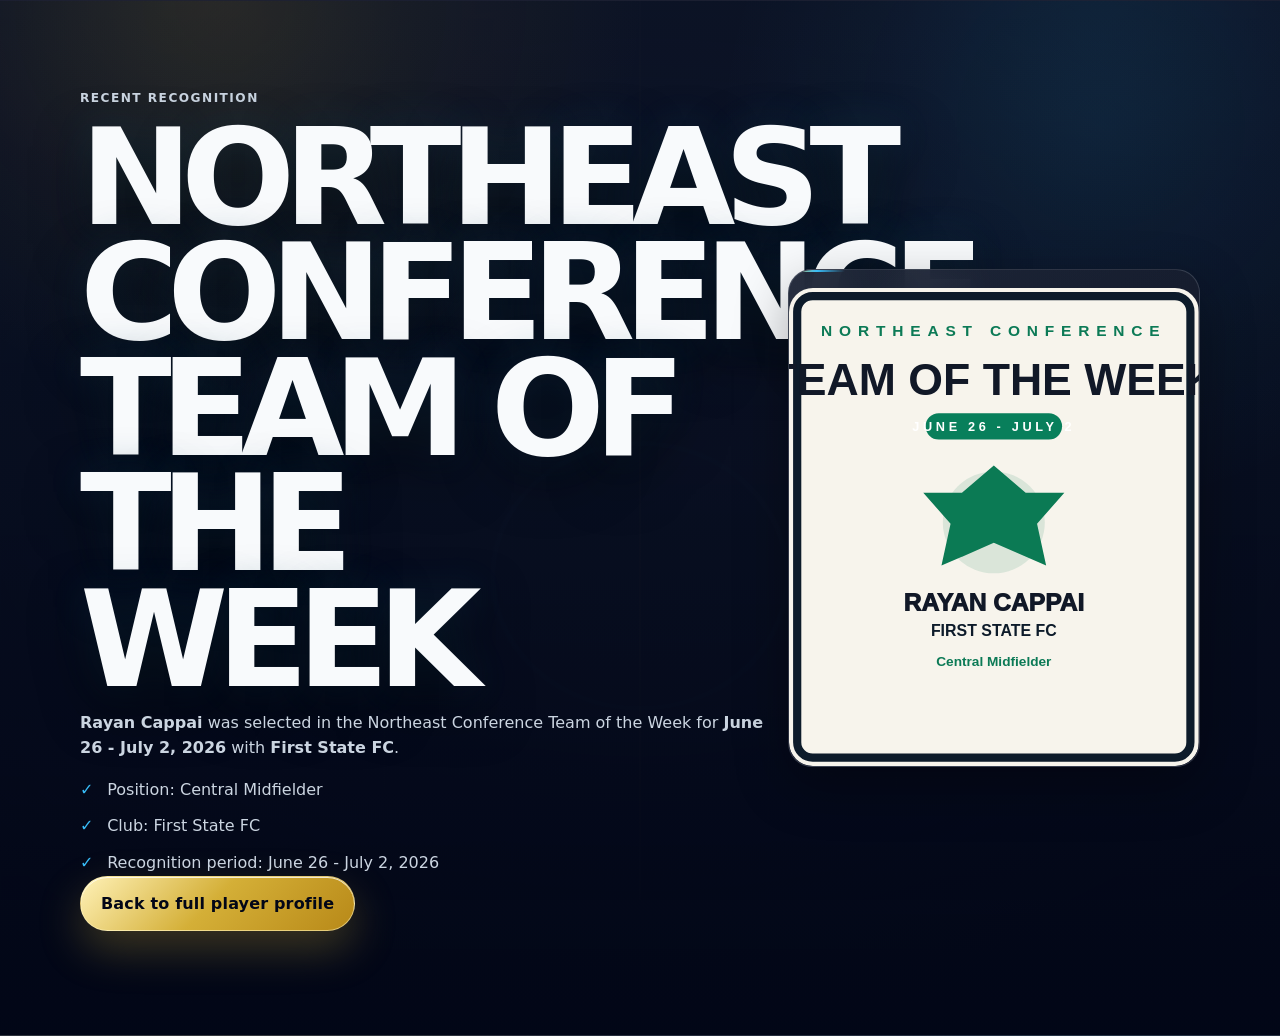
==== recognition-team-of-the-week.html @ 484c6da3 "Add Northeast Team of the Week recognition page" ====
<!DOCTYPE html>
<html lang="en">
<head>
  <meta charset="UTF-8" />
  <meta name="viewport" content="width=device-width, initial-scale=1.0" />
  <title>Rayan Cappai | Northeast Conference Team of the Week</title>
  <link rel="stylesheet" href="style.css?v=20260610-premium" />
</head>
<body>
  <main id="main">
    <section class="section section-alt">
      <div class="container two-column">
        <div>
          <p class="eyebrow">Recent Recognition</p>
          <h1>Northeast Conference Team of the Week</h1>
          <p><strong>Rayan Cappai</strong> was selected in the Northeast Conference Team of the Week for <strong>June 26 - July 2, 2026</strong> with <strong>First State FC</strong>.</p>
          <ul class="check-list profile-lines">
            <li>Position: Central Midfielder</li>
            <li>Club: First State FC</li>
            <li>Recognition period: June 26 - July 2, 2026</li>
          </ul>
          <p><a class="btn btn-primary" href="./">Back to full player profile</a></p>
        </div>
        <article class="profile-card" style="overflow:hidden; padding:0;">
          <svg viewBox="0 0 900 1050" role="img" aria-label="Rayan Cappai selected in Northeast Conference Team of the Week" style="display:block; width:100%; height:auto; border-radius:24px;">
            <rect width="900" height="1050" rx="42" fill="#f7f4ec" />
            <rect x="18" y="18" width="864" height="1014" rx="34" fill="none" stroke="#0d1b2a" stroke-width="18" />
            <text x="450" y="105" text-anchor="middle" font-family="Arial, sans-serif" font-size="34" font-weight="800" letter-spacing="15" fill="#0c7a56">NORTHEAST CONFERENCE</text>
            <text x="450" y="235" text-anchor="middle" font-family="Impact, Arial Black, sans-serif" font-size="98" font-weight="900" fill="#111827">TEAM OF THE WEEK</text>
            <rect x="300" y="275" width="300" height="58" rx="29" fill="#087f5b" />
            <text x="450" y="314" text-anchor="middle" font-family="Arial, sans-serif" font-size="28" font-weight="900" letter-spacing="8" fill="#ffffff">JUNE 26 - JULY 2</text>
            <circle cx="450" cy="515" r="112" fill="#0b7a54" opacity="0.12" />
            <path d="M450 390 L520 450 L605 450 L545 518 L565 610 L450 560 L335 610 L355 518 L295 450 L380 450 Z" fill="#0b7a54" />
            <text x="450" y="710" text-anchor="middle" font-family="Arial, sans-serif" font-size="54" font-weight="950" fill="#111827">RAYAN CAPPAI</text>
            <text x="450" y="765" text-anchor="middle" font-family="Arial, sans-serif" font-size="35" font-weight="900" fill="#0d1b2a">FIRST STATE FC</text>
            <text x="450" y="830" text-anchor="middle" font-family="Arial, sans-serif" font-size="30" font-weight="800" fill="#0c7a56">Central Midfielder</text>
          </svg>
        </article>
      </div>
    </section>
  </main>
</body>
</html>
---- style.css ----
:root {
  --bg: #03070d;
  --bg-soft: #071522;
  --panel: rgba(8, 15, 27, 0.82);
  --panel-strong: rgba(10, 22, 37, 0.94);
  --text: #f8fbff;
  --muted: #c2cfdd;
  --muted-strong: #e0e8f1;
  --line: rgba(220, 232, 255, 0.15);
  --line-strong: rgba(118, 205, 255, 0.38);
  --accent: #39c8ff;
  --accent-strong: #00a6f4;
  --accent-dark: #04283f;
  --gold: #d8b765;
  --shadow: 0 30px 90px rgba(0, 4, 14, 0.58);
  --shadow-soft: 0 18px 54px rgba(0, 6, 18, 0.38);
  --radius: 24px;
  --max-width: 1120px;
}

* {
  box-sizing: border-box;
}

html {
  scroll-behavior: smooth;
}

body {
  position: relative;
  min-height: 100vh;
  isolation: isolate;
  margin: 0;
  color: var(--text);
  background:
    radial-gradient(circle at 18% 0%, rgba(255, 247, 210, 0.18), transparent 16rem),
    radial-gradient(circle at 82% 0%, rgba(210, 239, 255, 0.14), transparent 17rem),
    radial-gradient(ellipse at 50% 18%, rgba(57, 255, 136, 0.08), transparent 34rem),
    linear-gradient(180deg, rgba(5, 20, 17, 0.96) 0%, rgba(10, 45, 32, 0.95) 42%, rgba(8, 39, 28, 0.97) 72%, rgba(5, 19, 16, 0.99) 100%),
    repeating-linear-gradient(90deg, #0d2f20 0 9vw, #123d28 9vw 18vw);
  background-attachment: fixed;
  font-family: "Inter", system-ui, -apple-system, BlinkMacSystemFont, "Segoe UI", sans-serif;
  line-height: 1.6;
}

body::before {
  position: fixed;
  inset: 0;
  z-index: -1;
  pointer-events: none;
  content: "";
  background:
    linear-gradient(90deg, transparent 49.88%, rgba(238, 255, 238, 0.075) 49.94% 50.06%, transparent 50.12%),
    radial-gradient(ellipse at 50% 64%, transparent 0 9rem, rgba(238, 255, 238, 0.065) 9.08rem 9.28rem, transparent 9.42rem),
    linear-gradient(180deg, rgba(2, 11, 10, 0.42), transparent 30%, rgba(2, 11, 9, 0.42)),
    repeating-linear-gradient(90deg, rgba(255, 255, 255, 0.02) 0 1px, transparent 1px 10vw);
  opacity: 0.7;
}

body::after {
  position: fixed;
  inset: 0;
  z-index: -1;
  pointer-events: none;
  content: "";
  background:
    radial-gradient(circle at 14% 0%, rgba(255, 246, 203, 0.16), transparent 13rem),
    radial-gradient(circle at 86% 0%, rgba(221, 244, 255, 0.13), transparent 13rem),
    radial-gradient(ellipse at center, transparent 34%, rgba(2, 12, 9, 0.56) 100%);
}

body.nav-open {
  overflow: hidden;
}

a {
  color: inherit;
}

.skip-link {
  position: absolute;
  left: 1rem;
  top: -4rem;
  z-index: 100;
  padding: 0.75rem 1rem;
  border-radius: 999px;
  background: var(--accent);
  color: #021006;
  font-weight: 800;
  transition: top 0.2s ease;
}

.skip-link:focus {
  top: 1rem;
}

.container {
  width: min(100% - 2rem, var(--max-width));
  margin-inline: auto;
}

.site-header {
  position: sticky;
  top: 0;
  z-index: 50;
  border-bottom: 1px solid rgba(236, 255, 241, 0.08);
  background: linear-gradient(180deg, rgba(3, 15, 13, 0.9), rgba(4, 21, 17, 0.78));
  backdrop-filter: blur(22px);
  box-shadow: 0 12px 34px rgba(0, 0, 0, 0.14);
  transition: border-color 0.2s ease, background 0.2s ease, box-shadow 0.2s ease;
}

.site-header.is-scrolled {
  border-color: var(--line-strong);
  background: rgba(3, 16, 14, 0.96);
  box-shadow: 0 14px 40px rgba(0, 0, 0, 0.28);
}

.nav {
  display: flex;
  min-height: 72px;
  align-items: center;
  justify-content: space-between;
  width: min(100% - 2rem, var(--max-width));
  margin-inline: auto;
}

.brand {
  display: inline-flex;
  align-items: center;
  gap: 0.75rem;
  font-weight: 900;
  text-decoration: none;
  letter-spacing: -0.03em;
}

.brand-mark {
  display: grid;
  width: 42px;
  height: 42px;
  place-items: center;
  border: 1px solid rgba(214, 185, 107, 0.55);
  border-radius: 50%;
  background: radial-gradient(circle at 30% 25%, rgba(214, 185, 107, 0.34), rgba(98, 242, 154, 0.1) 52%, rgba(255, 255, 255, 0.03));
  color: #f7efd5;
  font-size: 0.9rem;
  box-shadow: 0 0 26px rgba(214, 185, 107, 0.18);
}


.nav-controls {
  display: inline-flex;
  align-items: center;
  gap: 0.55rem;
}

.language-selector {
  display: inline-flex;
  align-items: center;
  gap: 0.18rem;
  padding: 0.22rem;
  border: 1px solid rgba(214, 185, 107, 0.34);
  border-radius: 999px;
  background:
    linear-gradient(145deg, rgba(255, 255, 255, 0.1), rgba(255, 255, 255, 0.025)),
    rgba(5, 22, 20, 0.82);
  box-shadow: inset 0 1px 0 rgba(255, 255, 255, 0.12), 0 14px 34px rgba(0, 0, 0, 0.18);
}

.language-option {
  min-width: 2.35rem;
  min-height: 2.15rem;
  border: 0;
  border-radius: 999px;
  background: transparent;
  color: var(--muted);
  cursor: pointer;
  font-size: 0.72rem;
  font-weight: 950;
  letter-spacing: 0.08em;
  transition: color 0.2s ease, background 0.2s ease, box-shadow 0.2s ease, transform 0.2s ease;
}

.language-option:hover,
.language-option:focus-visible {
  color: var(--text);
  background: rgba(255, 255, 255, 0.08);
}

.language-option.is-active {
  background: linear-gradient(135deg, #f7efd5, var(--gold));
  color: #061611;
  box-shadow: 0 8px 22px rgba(216, 183, 101, 0.22);
}

.language-option:active {
  transform: translateY(1px);
}

.nav-toggle {
  display: inline-flex;
  flex-direction: column;
  gap: 5px;
  border: 0;
  background: transparent;
  color: var(--text);
  cursor: pointer;
  padding: 0.5rem;
}

.nav-toggle span:not(.sr-only) {
  display: block;
  width: 26px;
  height: 2px;
  border-radius: 999px;
  background: currentColor;
}

.nav-menu {
  position: fixed;
  inset: 72px 0 auto 0;
  display: none;
  flex-direction: column;
  gap: 0.35rem;
  margin: 0;
  padding: 1rem;
  border-bottom: 1px solid var(--line);
  background: linear-gradient(180deg, rgba(4, 18, 15, 0.99), rgba(7, 32, 25, 0.99));
  box-shadow: 0 24px 60px rgba(0, 0, 0, 0.38);
  list-style: none;
}

.nav-menu.is-open {
  display: flex;
}

.nav-menu a {
  display: block;
  padding: 0.9rem 1rem;
  border-radius: 14px;
  color: var(--muted);
  font-weight: 700;
  text-decoration: none;
}

.nav-menu a:hover,
.nav-menu a:focus-visible {
  background: rgba(255, 255, 255, 0.06);
  color: var(--text);
}

.nav-cta {
  border: 1px solid rgba(98, 242, 154, 0.45);
  background: rgba(98, 242, 154, 0.07);
  color: var(--text) !important;
}

.hero {
  position: relative;
  overflow: hidden;
  padding: 6.2rem 0 4.2rem;
  border-bottom: 1px solid rgba(220, 232, 255, 0.16);
  background: #02060c;
}

.hero::after {
  position: absolute;
  inset: auto 0 0;
  height: 34%;
  pointer-events: none;
  background: linear-gradient(180deg, transparent, rgba(2, 6, 12, 0.68));
  content: "";
}

.hero-bg {
  position: absolute;
  inset: 0;
  overflow: hidden;
  background: #02060c;
}

.hero-bg::before {
  position: absolute;
  inset: -4%;
  background-image: url("IMG-20260521-WA0005.jpg");
  background-position: 58% center;
  background-size: cover;
  filter: saturate(1.06) contrast(1.05) brightness(1.08);
  transform: scale(1.02) translate3d(0, 0, 0);
  transform-origin: center;
  animation: heroKenBurns 32s ease-in-out infinite alternate;
  content: "";
  will-change: transform;
}

.hero-bg::after {
  position: absolute;
  inset: 0;
  background:
    linear-gradient(90deg, rgba(2, 8, 18, 0.86) 0%, rgba(3, 12, 26, 0.66) 34%, rgba(3, 12, 26, 0.24) 64%, rgba(2, 8, 18, 0.42) 100%),
    linear-gradient(180deg, rgba(2, 8, 18, 0.36) 0%, rgba(2, 8, 18, 0.12) 44%, rgba(2, 8, 18, 0.72) 100%),
    radial-gradient(circle at 18% 20%, rgba(216, 183, 101, 0.12), transparent 28rem),
    radial-gradient(circle at 78% 12%, rgba(57, 200, 255, 0.1), transparent 26rem);
  content: "";
}

@keyframes heroKenBurns {
  from {
    transform: scale(1.02) translate3d(-0.6%, -0.4%, 0);
  }

  to {
    transform: scale(1.095) translate3d(1.1%, 0.8%, 0);
  }
}

.hero-grid {
  position: relative;
  display: grid;
  gap: 2.2rem;
  align-items: end;
}

.eyebrow {
  margin: 0 0 0.7rem;
  color: var(--gold);
  font-size: 0.76rem;
  font-weight: 900;
  letter-spacing: 0.12em;
  text-transform: uppercase;
}

h1,
h2,
h3,
p {
  margin-top: 0;
}

h1 {
  margin-bottom: 0.75rem;
  font-size: clamp(3.45rem, 15vw, 8.4rem);
  line-height: 0.86;
  letter-spacing: -0.085em;
  text-shadow: 0 18px 48px rgba(0, 0, 0, 0.44), 0 0 36px rgba(98, 242, 154, 0.1);
  text-transform: uppercase;
}

h2 {
  margin-bottom: 1rem;
  font-size: clamp(2rem, 8vw, 4rem);
  line-height: 0.96;
  letter-spacing: -0.06em;
}

h3 {
  margin-bottom: 0.55rem;
  font-size: 1.15rem;
  letter-spacing: -0.03em;
}

.hero-position {
  color: var(--muted-strong);
  font-size: clamp(1.08rem, 4vw, 1.55rem);
  font-weight: 800;
  letter-spacing: -0.02em;
}

.hero-copy,
.section-heading p,
.two-column p,
.fit-grid p,
.video-card p,
.contact-card p {
  color: var(--muted);
}

.hero-actions,
.contact-actions {
  display: flex;
  flex-direction: column;
  gap: 0.85rem;
  margin-top: 1.5rem;
}

.contact-actions {
  flex-wrap: wrap;
}

.btn {
  display: inline-flex;
  min-height: 50px;
  align-items: center;
  justify-content: center;
  border-radius: 999px;
  padding: 0.86rem 1.25rem;
  font-weight: 900;
  text-align: center;
  text-decoration: none;
  letter-spacing: 0.01em;
  transition: transform 0.2s ease, border-color 0.2s ease, background 0.2s ease, box-shadow 0.2s ease;
}

.btn:hover,
.btn:focus-visible {
  transform: translateY(-2px);
}

.btn-primary {
  border: 1px solid rgba(232, 255, 239, 0.34);
  background: linear-gradient(135deg, #d9ffe7, var(--accent) 52%, var(--accent-strong));
  color: #021006;
  box-shadow: 0 16px 38px rgba(37, 216, 120, 0.24), inset 0 1px 0 rgba(255, 255, 255, 0.68);
}

.btn-secondary {
  border: 1px solid rgba(236, 255, 241, 0.22);
  background: linear-gradient(180deg, rgba(255, 255, 255, 0.105), rgba(255, 255, 255, 0.045));
  color: var(--text);
  box-shadow: inset 0 1px 0 rgba(255, 255, 255, 0.1);
}

.btn-unavailable {
  border: 1px solid rgba(57, 255, 136, 0.3);
  background: rgba(57, 255, 136, 0.08);
  color: var(--accent);
  cursor: default;
}

.btn-unavailable:hover,
.btn-unavailable:focus-visible {
  transform: none;
}

.hero-card,
.info-panel,
.profile-card,
.video-card,
.fit-grid article,
.contact-card {
  border: 1px solid var(--line);
  border-radius: var(--radius);
  background:
    linear-gradient(145deg, rgba(255, 255, 255, 0.07), rgba(255, 255, 255, 0.02)),
    linear-gradient(145deg, rgba(8, 33, 28, 0.9), rgba(4, 18, 17, 0.78));
  backdrop-filter: blur(16px);
  box-shadow: var(--shadow);
}

.hero-card {
  padding: 1.35rem;
  box-shadow: 0 30px 90px rgba(0, 0, 0, 0.44), inset 0 1px 0 rgba(255, 255, 255, 0.08);
}

.availability-pill {
  display: inline-flex;
  margin-bottom: 1.1rem;
  border-radius: 999px;
  border: 1px solid rgba(98, 242, 154, 0.24);
  background: rgba(98, 242, 154, 0.1);
  color: #dfffea;
  padding: 0.45rem 0.7rem;
  font-size: 0.76rem;
  font-weight: 900;
  text-transform: uppercase;
  letter-spacing: 0.08em;
}

.quick-facts {
  display: grid;
  gap: 1.15rem;
  margin: 0;
}

.quick-facts div {
  padding-bottom: 1rem;
  border-bottom: 1px solid var(--line);
}

.quick-facts div:last-child {
  padding-bottom: 0;
  border-bottom: 0;
}

dt,
.stat-label,
.timeline span {
  color: var(--muted);
  font-size: 0.76rem;
  font-weight: 800;
  letter-spacing: 0.09em;
  text-transform: uppercase;
}

dd {
  margin: 0.2rem 0 0;
  font-size: 1.1rem;
  font-weight: 800;
}

.section {
  padding: 4.5rem 0;
}

.section-alt {
  border-block: 1px solid rgba(236, 255, 241, 0.13);
  background:
    radial-gradient(circle at 18% 0%, rgba(214, 185, 107, 0.08), transparent 26rem),
    radial-gradient(circle at 86% 12%, rgba(98, 242, 154, 0.07), transparent 24rem),
    linear-gradient(180deg, rgba(7, 33, 27, 0.72), rgba(4, 20, 17, 0.84));
}

.section-heading {
  max-width: 760px;
  margin-bottom: 2rem;
}

.snapshot-grid,
.video-grid,
.fit-grid,
.action-photo-grid {
  display: grid;
  gap: 1rem;
}

.stat-card {
  min-height: 142px;
  padding: 1.2rem;
  border: 1px solid var(--line);
  border-radius: 20px;
  background:
    linear-gradient(145deg, rgba(255, 255, 255, 0.06), rgba(255, 255, 255, 0.018)),
    linear-gradient(145deg, rgba(9, 40, 31, 0.86), rgba(4, 21, 19, 0.82));
  backdrop-filter: blur(12px);
  box-shadow: var(--shadow-soft);
}

.stat-card strong {
  display: block;
  margin-top: 0.55rem;
  font-size: 1.25rem;
  line-height: 1.2;
}

.two-column {
  display: grid;
  gap: 1.4rem;
  align-items: center;
}

.info-panel,
.profile-card,
.video-card,
.fit-grid article {
  padding: 1.4rem;
}

.check-list {
  display: grid;
  gap: 0.7rem;
  margin: 0;
  padding: 0;
  list-style: none;
}

.check-list li {
  position: relative;
  padding-left: 1.7rem;
  color: var(--muted);
}

.check-list li::before {
  position: absolute;
  left: 0;
  content: "✓";
  color: var(--accent);
  font-weight: 900;
}


.coach-review-list {
  padding-left: 1.25rem;
  color: var(--text);
  font-weight: 850;
}

.coach-review-list li {
  padding: 0.15rem 0 0.15rem 0.25rem;
}

.coach-review-list li::marker {
  color: var(--accent);
  font-weight: 950;
}

.fit-bullets {
  padding: 1.35rem;
  border: 1px solid var(--line);
  border-radius: 22px;
  background:
    linear-gradient(145deg, rgba(255, 255, 255, 0.07), rgba(255, 255, 255, 0.02)),
    linear-gradient(145deg, rgba(10, 24, 40, 0.9), rgba(4, 11, 21, 0.84));
  box-shadow: var(--shadow-soft);
}

.profile-lines {
  margin-top: 1rem;
}

.resource-card {
  display: flex;
  flex-direction: column;
}

.resource-card .btn {
  margin-top: auto;
}

.resource-status {
  margin-bottom: 0.75rem;
  color: var(--accent) !important;
  font-weight: 900;
}

.cv-layout {
  align-items: start;
}

.soccer-cv-card {
  display: grid;
  gap: 1rem;
  border-color: rgba(98, 242, 154, 0.24);
  background:
    radial-gradient(circle at top right, rgba(98, 242, 154, 0.12), transparent 34%),
    linear-gradient(145deg, rgba(12, 57, 39, 0.9), rgba(7, 34, 31, 0.82));
}


.cv-download-actions {
  display: grid;
  gap: 0.75rem;
}

.cv-download-actions .btn {
  width: 100%;
}

.cv-preview-card {
  position: relative;
  overflow: hidden;
  display: grid;
  gap: 1.35rem;
  width: 100%;
  min-height: 430px;
  padding: clamp(1.2rem, 3vw, 1.75rem);
  border: 1px solid rgba(255, 255, 255, 0.16);
  border-radius: 22px;
  background:
    linear-gradient(135deg, rgba(255, 255, 255, 0.11), transparent 32%),
    radial-gradient(circle at 88% 12%, rgba(57, 200, 255, 0.28), transparent 28%),
    radial-gradient(circle at 14% 88%, rgba(216, 183, 101, 0.16), transparent 26%),
    linear-gradient(160deg, rgba(5, 12, 22, 0.98), rgba(7, 31, 28, 0.96) 58%, rgba(4, 19, 18, 0.98));
  box-shadow: 0 24px 60px rgba(0, 0, 0, 0.36);
}

.cv-preview-card::before {
  position: absolute;
  inset: 0;
  pointer-events: none;
  content: "";
  background:
    linear-gradient(90deg, rgba(255, 255, 255, 0.07) 1px, transparent 1px),
    linear-gradient(180deg, rgba(255, 255, 255, 0.05) 1px, transparent 1px);
  background-size: 54px 54px;
  mask-image: linear-gradient(180deg, rgba(0, 0, 0, 0.7), transparent 76%);
}

.cv-preview-card::after {
  position: absolute;
  right: -3.5rem;
  bottom: -4.75rem;
  width: 14rem;
  height: 14rem;
  border: 1px solid rgba(216, 183, 101, 0.4);
  border-radius: 999px;
  content: "";
  box-shadow: inset 0 0 0 1.8rem rgba(57, 200, 255, 0.04);
}

.cv-preview-header,
.cv-preview-details {
  position: relative;
  z-index: 1;
}

.cv-preview-header {
  display: flex;
  align-items: flex-start;
  justify-content: space-between;
  gap: 1rem;
  padding-bottom: 1.1rem;
  border-bottom: 1px solid rgba(255, 255, 255, 0.14);
}

.cv-kicker {
  margin: 0;
  color: var(--text);
  font-size: clamp(2.35rem, 7vw, 4.1rem);
  font-weight: 950;
  letter-spacing: -0.08em;
  line-height: 0.88;
}

.cv-preview-header span {
  flex: 0 0 auto;
  padding: 0.42rem 0.7rem;
  border: 1px solid rgba(57, 200, 255, 0.38);
  border-radius: 999px;
  color: var(--text);
  background: rgba(57, 200, 255, 0.12);
  font-size: 0.76rem;
  font-weight: 900;
  letter-spacing: 0.08em;
  text-transform: uppercase;
}

.cv-preview-details {
  display: grid;
  gap: 0.72rem;
  margin: 0;
}

.cv-preview-details div {
  display: grid;
  grid-template-columns: minmax(7.5rem, 0.78fr) 1.22fr;
  gap: 0.85rem;
  align-items: center;
  padding: 0.8rem 0;
  border-bottom: 1px solid rgba(255, 255, 255, 0.1);
}

.cv-preview-details div:last-child {
  border-bottom: 0;
}

.cv-preview-details dt {
  color: var(--accent);
  font-size: 0.75rem;
  font-weight: 900;
  letter-spacing: 0.1em;
  text-transform: uppercase;
}

.cv-preview-details dd {
  margin: 0;
  color: var(--text);
  font-weight: 850;
  line-height: 1.28;
}

.action-photo-grid {
  align-items: start;
}

.action-photo-card {
  overflow: hidden;
  margin: 0;
  border: 1px solid var(--line);
  border-radius: 22px;
  background: linear-gradient(145deg, rgba(12, 57, 39, 0.86), rgba(7, 34, 31, 0.8));
  box-shadow: var(--shadow-soft);
}

.action-photo-card img {
  display: block;
  width: 100%;
  height: auto;
}

.cv-summary-list {
  display: grid;
  gap: 0.55rem;
  margin: 0.85rem 0 1rem;
  padding: 0;
  list-style: none;
}

.cv-summary-list li {
  color: var(--muted);
}

.cv-summary-list strong {
  color: var(--text);
}

.resource-note {
  margin-top: auto;
  padding-top: 1rem;
  border-top: 1px solid var(--line);
  color: var(--text) !important;
  font-weight: 800;
}

.player-cv-card {
  border-color: rgba(98, 242, 154, 0.24);
  background:
    radial-gradient(circle at top right, rgba(98, 242, 154, 0.12), transparent 34%),
    linear-gradient(145deg, rgba(12, 57, 39, 0.9), rgba(7, 34, 31, 0.82));
}

.document-card,
.compact-request-panel {
  min-height: auto;
}

.document-card .eyebrow,
.player-cv-card .eyebrow {
  margin-bottom: 0.35rem;
}

.compact-request-panel .btn {
  margin-top: 0.7rem;
}

.compact-documents-note {
  max-width: 820px;
}

.compact-documents-note p {
  max-width: 640px;
  color: var(--muted);
}

.compact-documents-note .btn {
  margin-top: 0.7rem;
}

.video-badge {
  display: grid;
  width: 100%;
  min-height: 190px;
  place-items: center;
  margin-bottom: 1.1rem;
  border: 1px solid rgba(214, 185, 107, 0.28);
  border-radius: 20px;
  background:
    radial-gradient(circle at 50% 0%, rgba(214, 185, 107, 0.2), transparent 44%),
    linear-gradient(135deg, rgba(98, 242, 154, 0.13), transparent),
    linear-gradient(145deg, rgba(12, 53, 41, 0.96), rgba(4, 22, 21, 0.94));
  color: #f7efd5;
  font-size: 3rem;
  font-weight: 900;
  box-shadow: inset 0 1px 0 rgba(255, 255, 255, 0.08);
}

.timeline {
  display: grid;
  gap: 1rem;
}

.timeline-item {
  position: relative;
  padding: 1.2rem 1.2rem 1.2rem 1.55rem;
  border-left: 3px solid var(--gold);
  border-radius: 0 18px 18px 0;
  background: linear-gradient(145deg, rgba(255, 255, 255, 0.055), rgba(255, 255, 255, 0.018)), linear-gradient(145deg, rgba(12, 57, 39, 0.82), rgba(7, 34, 31, 0.78));
  box-shadow: var(--shadow-soft);
}

.timeline-item p {
  margin-bottom: 0;
  color: var(--muted);
}

.text-link {
  color: var(--accent);
  font-weight: 900;
  text-underline-offset: 0.25em;
}

.text-status {
  display: inline-block;
}

.contact-section {
  background:
    radial-gradient(circle at 50% 0%, rgba(214, 185, 107, 0.12), transparent 34%),
    radial-gradient(circle at 15% 15%, rgba(218, 247, 255, 0.09), transparent 24rem),
    linear-gradient(180deg, rgba(7, 35, 29, 0.76), rgba(3, 16, 14, 0.94));
}

.contact-card {
  display: grid;
  gap: 1.4rem;
  padding: 1.4rem;
}

.site-footer {
  padding: 1.5rem 0;
  border-top: 1px solid var(--line);
  background: linear-gradient(180deg, rgba(4, 18, 15, 0.98), rgba(2, 10, 9, 0.98));
  color: var(--muted);
}

.footer-inner {
  display: flex;
  flex-direction: column;
  gap: 0.75rem;
}

.footer-inner p {
  margin: 0;
}

.footer-inner a {
  color: var(--accent);
  font-weight: 800;
  text-decoration: none;
}

.sr-only {
  position: absolute;
  width: 1px;
  height: 1px;
  margin: -1px;
  overflow: hidden;
  clip: rect(0, 0, 0, 0);
  white-space: nowrap;
  border: 0;
}

@media (max-width: 420px) {
  .brand-text {
    display: none;
  }

  .language-option {
    min-width: 2.05rem;
    padding-inline: 0.35rem;
  }
}

@media (min-width: 640px) {
  .hero-actions,
  .contact-actions,
  .footer-inner {
    flex-direction: row;
  }

  .contact-actions .btn {
    flex: 1 1 190px;
  }

  .snapshot-grid {
    grid-template-columns: repeat(2, minmax(0, 1fr));
  }

  .video-grid,
  .fit-grid,
  .action-photo-grid {
    grid-template-columns: repeat(2, minmax(0, 1fr));
  }
}

@media (min-width: 860px) {
  .brand {
    flex: 0 0 auto;
  }

  .nav-controls {
    order: 3;
  }

  .nav-toggle {
    display: none;
  }

  .nav-menu {
    position: static;
    order: 2;
    display: flex;
    flex-direction: row;
    align-items: center;
    gap: 0.1rem;
    margin-left: auto;
    padding: 0;
    border: 0;
    background: transparent;
  }

  .nav-menu a {
    padding: 0.58rem 0.78rem;
    font-size: 0.88rem;
  }

  .hero {
    min-height: 720px;
    padding: 8.4rem 0 5.2rem;
  }

  .hero-grid,
  .two-column,
  .contact-card {
    grid-template-columns: minmax(0, 1.25fr) minmax(320px, 0.75fr);
  }

  .hero-card {
    align-self: end;
    padding: 1.6rem;
  }

  .section {
    padding: 5.5rem 0;
  }

  .snapshot-grid {
    grid-template-columns: repeat(3, minmax(0, 1fr));
  }

  .fit-grid,
  .resources-grid {
    grid-template-columns: repeat(3, minmax(0, 1fr));
  }

  .action-photo-grid {
    grid-template-columns: repeat(3, minmax(0, 1fr));
  }

  .action-photo-card:first-child {
    grid-column: span 2;
  }

  .player-cv-card {
    grid-column: span 2;
  }

  .reverse-mobile > :first-child {
    order: initial;
  }

  .contact-card {
    align-items: center;
    padding: 2rem;
  }
}


.hero-content {
  max-width: 820px;
}

.hero-content .eyebrow {
  display: inline-flex;
  padding: 0.42rem 0.7rem;
  border: 1px solid rgba(214, 185, 107, 0.28);
  border-radius: 999px;
  background: rgba(4, 18, 15, 0.34);
  color: #f2dfaa;
  backdrop-filter: blur(10px);
}

.hero-copy {
  max-width: 670px;
  font-size: clamp(1rem, 2vw, 1.18rem);
}

.hero-card::before,
.video-card::before,
.info-panel::before,
.profile-card::before,
.fit-grid article::before,
.contact-card::before {
  display: block;
  width: 3.5rem;
  height: 2px;
  margin-bottom: 1rem;
  border-radius: 999px;
  background: linear-gradient(90deg, var(--gold), rgba(98, 242, 154, 0.5), transparent);
  content: "";
}

.hero-card {
  position: relative;
}

.hero-card::after {
  position: absolute;
  inset: 0;
  border-radius: inherit;
  pointer-events: none;
  background: radial-gradient(circle at top right, rgba(214, 185, 107, 0.13), transparent 38%);
  content: "";
}

.quick-facts,
.hero-card .availability-pill {
  position: relative;
  z-index: 1;
}

.stat-card,
.video-card,
.info-panel,
.profile-card,
.fit-grid article,
.action-photo-card {
  transition: transform 0.2s ease, border-color 0.2s ease, box-shadow 0.2s ease, background 0.2s ease;
}

.stat-card:hover,
.video-card:hover,
.info-panel:hover,
.profile-card:hover,
.fit-grid article:hover,
.action-photo-card:hover {
  border-color: var(--line-strong);
  transform: translateY(-3px);
  box-shadow: 0 30px 76px rgba(0, 6, 18, 0.38);
}

.video-card {
  position: relative;
  overflow: hidden;
}

.video-card::after {
  position: absolute;
  inset: 0;
  pointer-events: none;
  background: radial-gradient(circle at 90% 0%, rgba(214, 185, 107, 0.12), transparent 30%);
  content: "";
}

.video-card > * {
  position: relative;
  z-index: 1;
}

.video-card .btn {
  width: 100%;
  border-color: rgba(98, 242, 154, 0.34);
  background: linear-gradient(135deg, rgba(98, 242, 154, 0.16), rgba(255, 255, 255, 0.06));
  color: #f8fbf7;
}

.video-card .btn::after {
  margin-left: 0.5rem;
  content: "↗";
}

.video-card .btn:hover,
.video-card .btn:focus-visible,
.btn-secondary:hover,
.btn-secondary:focus-visible {
  border-color: rgba(98, 242, 154, 0.62);
  background: linear-gradient(135deg, rgba(98, 242, 154, 0.24), rgba(255, 255, 255, 0.09));
  box-shadow: 0 18px 42px rgba(37, 216, 120, 0.14);
}

.btn-primary:hover,
.btn-primary:focus-visible {
  box-shadow: 0 20px 46px rgba(37, 216, 120, 0.32), inset 0 1px 0 rgba(255, 255, 255, 0.75);
}

.contact-card {
  border-color: rgba(214, 185, 107, 0.24);
}

.contact-card p:last-child {
  margin-bottom: 0;
}

.footer-inner {
  align-items: center;
  justify-content: space-between;
}

@media (max-width: 859px) {
  .site-header {
    background: rgba(3, 15, 13, 0.96);
  }

  .nav-menu a {
    border: 1px solid rgba(236, 255, 241, 0.08);
    background: rgba(255, 255, 255, 0.025);
  }

  .hero {
    padding-top: 4.6rem;
  }

  .hero-bg::before {
    background-position: 60% top;
    filter: saturate(1.08) contrast(1.04) brightness(1.12);
  }

  .hero-card,
  .info-panel,
  .profile-card,
  .video-card,
  .fit-grid article,
  .contact-card {
    backdrop-filter: blur(12px);
  }
}

@media (max-width: 480px) {
  .container {
    width: min(100% - 1.2rem, var(--max-width));
  }

  h1 {
    font-size: clamp(3rem, 17vw, 4.2rem);
  }

  h2 {
    font-size: clamp(2rem, 12vw, 3.15rem);
  }

  .section {
    padding: 3.6rem 0;
  }

  .stat-card {
    min-height: 124px;
  }

  .video-badge {
    min-height: 164px;
  }
}

.contact-card::before {
  grid-column: 1 / -1;
  margin-bottom: 0;
}

/* Performance and conversion refinements */
:focus-visible {
  outline: 3px solid var(--accent);
  outline-offset: 4px;
}

.coach-actions {
  display: grid;
  grid-template-columns: 1fr;
  gap: 0.75rem;
  max-width: 760px;
}

.coach-actions .btn {
  min-height: 54px;
}

.coach-actions .btn-primary {
  box-shadow: 0 14px 34px rgba(37, 216, 120, 0.28), inset 0 1px 0 rgba(255, 255, 255, 0.68);
}

.video-card .btn-primary {
  border-color: rgba(232, 255, 239, 0.34);
  background: linear-gradient(135deg, #d9ffe7, var(--accent) 52%, var(--accent-strong));
  color: #021006;
}

.video-card .btn-primary:hover,
.video-card .btn-primary:focus-visible {
  background: linear-gradient(135deg, #effff4, #79f7aa 52%, var(--accent-strong));
  color: #021006;
}

@media (max-width: 420px) {
  .brand-text {
    display: none;
  }

  .language-option {
    min-width: 2.05rem;
    padding-inline: 0.35rem;
  }
}

@media (min-width: 640px) {
  .coach-actions {
    grid-template-columns: repeat(2, minmax(0, 1fr));
  }

  .coach-actions .btn-primary,
  .coach-actions .btn[href="#contact"] {
    grid-column: span 2;
  }
}

@media (min-width: 960px) {
  .coach-actions {
    grid-template-columns: repeat(5, minmax(0, 1fr));
  }

  .coach-actions .btn-primary,
  .coach-actions .btn[href="#contact"] {
    grid-column: auto;
  }
}

@media (hover: none) {
  .stat-card:hover,
  .video-card:hover,
  .info-panel:hover,
  .profile-card:hover,
  .fit-grid article:hover,
  .action-photo-card:hover,
  .btn:hover {
    transform: none;
  }
}

@media (max-width: 639px) {
  body {
    background-attachment: scroll;
    background:
      linear-gradient(180deg, rgba(5, 20, 17, 0.98), rgba(8, 39, 28, 0.98) 72%, rgba(5, 19, 16, 0.99)),
      repeating-linear-gradient(90deg, #0d2f20 0 18vw, #123d28 18vw 36vw);
  }

  body::before {
    position: absolute;
    opacity: 0.38;
    background:
      linear-gradient(90deg, transparent 49.9%, rgba(238, 255, 238, 0.055) 49.98% 50.02%, transparent 50.1%),
      repeating-linear-gradient(90deg, rgba(255, 255, 255, 0.018) 0 1px, transparent 1px 18vw);
  }

  body::after {
    display: none;
  }

  .site-header,
  .hero-content .eyebrow,
  .hero-card,
  .info-panel,
  .profile-card,
  .video-card,
  .fit-grid article,
  .stat-card,
  .contact-card {
    backdrop-filter: none;
  }

  .site-header,
  .site-header.is-scrolled {
    background: rgba(3, 16, 14, 0.98);
    box-shadow: 0 8px 24px rgba(0, 0, 0, 0.2);
  }

  .hero {
    padding: 3.4rem 0 2.7rem;
  }

  .hero-bg {
    background:
      linear-gradient(180deg, rgba(2, 10, 10, 0.28), rgba(3, 14, 12, 0.74)),
      radial-gradient(ellipse at 50% 86%, rgba(98, 242, 154, 0.12), transparent 35%),
      linear-gradient(180deg, rgba(19, 58, 48, 0.88) 0%, rgba(18, 74, 45, 0.8) 48%, rgba(7, 38, 28, 0.96) 100%);
  }

  .hero-bg::before {
    background-image: url("IMG-20260521-WA0005.jpg");
    background-position: 62% top;
    background-size: cover;
    filter: saturate(1.1) contrast(1.04) brightness(1.16);
    opacity: 1;
  }

  .hero-bg::after {
    display: block;
    background:
      linear-gradient(90deg, rgba(2, 8, 18, 0.78) 0%, rgba(2, 8, 18, 0.5) 48%, rgba(2, 8, 18, 0.18) 72%, rgba(2, 8, 18, 0.38) 100%),
      linear-gradient(180deg, rgba(2, 8, 18, 0.26) 0%, rgba(2, 8, 18, 0.04) 42%, rgba(2, 8, 18, 0.68) 100%);
  }

  .video-card::after,
  .hero-card::after {
    display: none;
  }

  h1 {
    font-size: clamp(3rem, 18vw, 4.9rem);
    line-height: 0.9;
    text-shadow: 0 10px 28px rgba(0, 0, 0, 0.34);
  }

  h2 {
    font-size: clamp(1.85rem, 10vw, 2.75rem);
    line-height: 1.02;
  }

  .section {
    padding: 3.25rem 0;
  }

  .hero-card,
  .info-panel,
  .profile-card,
  .video-card,
  .fit-grid article,
  .stat-card,
  .action-photo-card,
  .timeline-item,
  .cv-preview-card {
    box-shadow: 0 12px 28px rgba(0, 8, 18, 0.24);
  }

  .cv-preview-card {
    min-height: auto;
  }

  .cv-preview-header {
    display: grid;
  }

  .cv-preview-details div {
    grid-template-columns: 1fr;
    gap: 0.2rem;
  }

  .video-badge {
    min-height: 150px;
    box-shadow: none;
  }
}

@media (prefers-reduced-motion: reduce) {
  *,
  *::before,
  *::after {
    scroll-behavior: auto !important;
    transition-duration: 0.01ms !important;
    animation-duration: 0.01ms !important;
    animation-iteration-count: 1 !important;
  }

  .btn:hover,
  .btn:focus-visible,
  .stat-card:hover,
  .video-card:hover,
  .info-panel:hover,
  .profile-card:hover,
  .fit-grid article:hover,
  .action-photo-card:hover {
    transform: none;
  }
}


/* Premium recruitment update */
body {
  background:
    radial-gradient(circle at 18% 0%, rgba(216, 183, 101, 0.18), transparent 17rem),
    radial-gradient(circle at 82% 0%, rgba(57, 200, 255, 0.16), transparent 18rem),
    radial-gradient(ellipse at 50% 18%, rgba(0, 166, 244, 0.1), transparent 34rem),
    linear-gradient(180deg, rgba(3, 7, 13, 0.98) 0%, rgba(6, 17, 30, 0.98) 42%, rgba(5, 15, 26, 0.99) 72%, rgba(2, 6, 12, 1) 100%),
    repeating-linear-gradient(90deg, #071522 0 9vw, #081a2b 9vw 18vw);
}

.site-header {
  border-bottom-color: rgba(220, 232, 255, 0.1);
  background: linear-gradient(180deg, rgba(2, 7, 13, 0.92), rgba(5, 16, 28, 0.8));
}

.site-header.is-scrolled {
  background: rgba(3, 8, 15, 0.96);
}

.nav-menu {
  background: linear-gradient(180deg, rgba(3, 8, 15, 0.99), rgba(6, 18, 31, 0.99));
}

.nav-cta {
  border-color: rgba(57, 200, 255, 0.5);
  background: rgba(57, 200, 255, 0.09);
}

h1 {
  text-shadow: 0 20px 54px rgba(0, 0, 0, 0.68), 0 0 40px rgba(57, 200, 255, 0.12);
}


.hero {
  box-shadow: inset 0 -1px 0 rgba(216, 183, 101, 0.18);
}

.hero-content {
  padding: clamp(1.2rem, 3vw, 2rem);
  border: 1px solid rgba(220, 232, 255, 0.08);
  border-radius: calc(var(--radius) + 8px);
  background: linear-gradient(135deg, rgba(2, 8, 18, 0.34), rgba(2, 8, 18, 0.08));
  box-shadow: 0 24px 60px rgba(0, 0, 0, 0.16), inset 0 1px 0 rgba(255, 255, 255, 0.04);
  backdrop-filter: none;
}

.hero-content .eyebrow {
  border-color: rgba(216, 183, 101, 0.42);
  background: rgba(2, 8, 18, 0.62);
  box-shadow: 0 12px 34px rgba(0, 0, 0, 0.22);
}

.hero-position {
  color: #f5edd7;
  text-shadow: 0 10px 28px rgba(0, 0, 0, 0.55);
}

.hero-copy {
  color: rgba(239, 246, 255, 0.88);
  text-shadow: 0 10px 28px rgba(0, 0, 0, 0.48);
}

.btn-primary,
.video-card .btn-primary {
  border-color: rgba(255, 232, 166, 0.42);
  background: linear-gradient(135deg, #f7e6ae, var(--gold) 45%, #f4c84f);
  color: #020812;
  box-shadow: 0 18px 42px rgba(216, 183, 101, 0.3), 0 0 0 1px rgba(244, 200, 79, 0.18), inset 0 1px 0 rgba(255, 255, 255, 0.72);
}

.btn-primary:hover,
.btn-primary:focus-visible,
.video-card .btn-primary:hover,
.video-card .btn-primary:focus-visible {
  background: linear-gradient(135deg, #fff2c4, #f7d46c 48%, #39c8ff);
  color: #020812;
  box-shadow: 0 20px 50px rgba(216, 183, 101, 0.36), 0 0 28px rgba(57, 200, 255, 0.14);
}

.btn-secondary {
  border-color: rgba(118, 205, 255, 0.34);
  background: linear-gradient(180deg, rgba(57, 200, 255, 0.16), rgba(255, 255, 255, 0.055));
}

.btn-secondary:hover,
.btn-secondary:focus-visible,
.video-card .btn:hover,
.video-card .btn:focus-visible {
  border-color: rgba(216, 183, 101, 0.62);
  background: linear-gradient(180deg, rgba(216, 183, 101, 0.18), rgba(57, 200, 255, 0.11));
  box-shadow: 0 18px 42px rgba(57, 200, 255, 0.16);
}

.hero-badges {
  display: flex;
  flex-wrap: wrap;
  gap: 0.7rem;
  margin-top: 1.35rem;
}

.hero-badges span {
  display: inline-flex;
  align-items: center;
  gap: 0.45rem;
  min-height: 38px;
  border: 1px solid rgba(216, 183, 101, 0.28);
  border-radius: 999px;
  background: rgba(3, 8, 15, 0.58);
  box-shadow: inset 0 1px 0 rgba(255, 255, 255, 0.08), 0 14px 34px rgba(0, 0, 0, 0.24);
  color: #f4ead2;
  padding: 0.52rem 0.74rem;
  font-size: 0.82rem;
  font-weight: 900;
  letter-spacing: 0.01em;
  backdrop-filter: blur(10px);
}

.hero-badges span::before {
  width: 0.42rem;
  height: 0.42rem;
  border-radius: 999px;
  background: var(--accent);
  box-shadow: 0 0 18px rgba(57, 200, 255, 0.72);
  content: "";
}

.hero-card,
.info-panel,
.profile-card,
.video-card,
.fit-grid article,
.contact-card,
.stat-card {
  border-color: rgba(220, 232, 255, 0.16);
  background:
    linear-gradient(145deg, rgba(255, 255, 255, 0.078), rgba(255, 255, 255, 0.022)),
    linear-gradient(145deg, rgba(10, 24, 40, 0.92), rgba(4, 11, 21, 0.84));
}

.section-alt {
  background:
    radial-gradient(circle at 18% 0%, rgba(216, 183, 101, 0.09), transparent 26rem),
    radial-gradient(circle at 86% 12%, rgba(57, 200, 255, 0.08), transparent 24rem),
    linear-gradient(180deg, rgba(7, 18, 31, 0.76), rgba(3, 9, 18, 0.86));
}

.stat-card {
  position: relative;
  overflow: hidden;
  box-shadow: var(--shadow-soft);
}

.stat-card::before {
  position: absolute;
  inset: 0 auto 0 0;
  width: 3px;
  background: linear-gradient(180deg, var(--gold), var(--accent));
  content: "";
}

.stat-label {
  color: var(--gold);
  font-size: 0.78rem;
  font-weight: 900;
  letter-spacing: 0.1em;
  text-transform: uppercase;
}

.hero-card::before,
.video-card::before,
.info-panel::before,
.profile-card::before,
.fit-grid article::before,
.contact-card::before {
  background: linear-gradient(90deg, var(--gold), rgba(57, 200, 255, 0.72), transparent);
}

.btn:focus-visible,
.nav-menu a:focus-visible,
.brand:focus-visible,
.text-link:focus-visible,
.footer-inner a:focus-visible {
  outline: 3px solid rgba(57, 200, 255, 0.95);
  outline-offset: 4px;
  box-shadow: 0 0 0 6px rgba(57, 200, 255, 0.16);
}


.coach-flow {
  display: grid;
  grid-template-columns: 1fr;
  gap: 0.75rem;
  margin: 0 0 1.6rem;
  padding: 0;
  list-style: none;
  counter-reset: coach-flow;
}

.coach-flow li {
  position: relative;
  min-height: 58px;
  border: 1px solid rgba(220, 232, 255, 0.16);
  border-radius: 18px;
  padding: 0.9rem 1rem 0.9rem 3.2rem;
  background: linear-gradient(145deg, rgba(255, 255, 255, 0.07), rgba(255, 255, 255, 0.025));
  color: var(--text);
  font-weight: 900;
  box-shadow: var(--shadow-soft);
}

.coach-flow li::before {
  position: absolute;
  left: 0.85rem;
  top: 50%;
  display: grid;
  width: 1.8rem;
  height: 1.8rem;
  place-items: center;
  border-radius: 50%;
  background: linear-gradient(135deg, #f7e6ae, var(--gold));
  color: #020812;
  content: counter(coach-flow);
  counter-increment: coach-flow;
  font-size: 0.82rem;
  font-weight: 900;
  transform: translateY(-50%);
}


.documents-list {
  margin-bottom: 1rem;
}

.anchor-target {
  position: relative;
  top: -88px;
  display: block;
  visibility: hidden;
}

@media (max-width: 420px) {
  .brand-text {
    display: none;
  }

  .language-option {
    min-width: 2.05rem;
    padding-inline: 0.35rem;
  }
}

@media (min-width: 640px) {
  .hero-actions,
  .contact-actions,
  .footer-inner {
    flex-direction: row;
  }

  .hero-actions {
    flex-wrap: wrap;
  }

  .hero-actions .btn {
    flex: 1 1 190px;
  }

  .coach-flow {
    grid-template-columns: repeat(2, minmax(0, 1fr));
  }
}

@media (min-width: 860px) {
  .hero {
    min-height: 760px;
    padding: 9rem 0 5.4rem;
  }

}

@media (min-width: 960px) {
  .coach-actions {
    grid-template-columns: repeat(5, minmax(0, 1fr));
  }

  .coach-actions .btn {
    min-height: 62px;
    padding-inline: 0.8rem;
    font-size: 0.82rem;
  }
}

@media (max-width: 639px) {
  body {
    background-attachment: scroll;
    background:
      linear-gradient(180deg, rgba(3, 7, 13, 0.98), rgba(6, 17, 30, 0.98) 72%, rgba(2, 6, 12, 0.99)),
      repeating-linear-gradient(90deg, #071522 0 18vw, #081a2b 18vw 36vw);
  }

  .hero-bg::before {
    background-position: 62% top;
  }

  .hero-badges span {
    width: 100%;
  }
}

@media (prefers-reduced-motion: reduce) {
  html {
    scroll-behavior: auto;
  }

  .hero-bg::before {
    animation: none !important;
    transform: scale(1.04);
  }
}

/* Hero refresh: pair the atmospheric background with a visible action image card. */
.hero-bg::before {
  inset: -2%;
  background-image: url("IMG-20260521-WA0005.jpg?v=20260608-1020");
  background-position: 60% 42%;
  filter: saturate(1.14) contrast(1.03) brightness(1.18);
  transform: scale(1.01) translate3d(0, 0, 0);
}

.hero-bg::after {
  background:
    linear-gradient(90deg, rgba(2, 8, 18, 0.82) 0%, rgba(3, 12, 26, 0.58) 34%, rgba(3, 12, 26, 0.16) 66%, rgba(2, 8, 18, 0.2) 100%),
    linear-gradient(180deg, rgba(2, 8, 18, 0.18) 0%, rgba(2, 8, 18, 0.04) 48%, rgba(2, 8, 18, 0.46) 100%),
    radial-gradient(circle at 18% 20%, rgba(216, 183, 101, 0.1), transparent 28rem),
    radial-gradient(circle at 78% 12%, rgba(57, 200, 255, 0.08), transparent 26rem);
}

.hero::after {
  background: linear-gradient(180deg, transparent, rgba(2, 6, 12, 0.46));
}

.hero-visual-stack {
  position: relative;
  z-index: 1;
  display: grid;
  gap: 1.05rem;
  align-self: end;
}

.hero-player-card {
  position: relative;
  overflow: hidden;
  margin: 0;
  border: 1px solid rgba(255, 232, 166, 0.28);
  border-radius: calc(var(--radius) + 8px);
  background: linear-gradient(145deg, rgba(9, 20, 34, 0.92), rgba(2, 8, 18, 0.88));
  box-shadow: 0 28px 80px rgba(0, 0, 0, 0.48), 0 0 0 1px rgba(57, 200, 255, 0.08);
}

.hero-player-card::before {
  position: absolute;
  inset: 0;
  z-index: 1;
  pointer-events: none;
  background: linear-gradient(180deg, rgba(2, 8, 18, 0.02) 0%, rgba(2, 8, 18, 0.1) 58%, rgba(2, 8, 18, 0.7) 100%);
  content: "";
}

.hero-player-card img {
  display: block;
  width: 100%;
  aspect-ratio: 1 / 1.04;
  object-fit: cover;
  object-position: 58% 38%;
  filter: saturate(1.1) contrast(1.04) brightness(1.1);
}

.hero-player-card figcaption {
  position: absolute;
  right: 1rem;
  bottom: 1rem;
  left: 1rem;
  z-index: 2;
  display: inline-flex;
  width: fit-content;
  max-width: calc(100% - 2rem);
  border: 1px solid rgba(255, 232, 166, 0.32);
  border-radius: 999px;
  padding: 0.48rem 0.7rem;
  background: rgba(2, 8, 18, 0.72);
  color: #f7e6ae;
  font-size: 0.78rem;
  font-weight: 900;
  letter-spacing: 0.04em;
  text-transform: uppercase;
}

@keyframes heroKenBurns {
  from {
    transform: scale(1.01) translate3d(-0.3%, -0.2%, 0);
  }

  to {
    transform: scale(1.045) translate3d(0.45%, 0.35%, 0);
  }
}

@media (min-width: 860px) {
  .hero-grid {
    grid-template-columns: minmax(0, 1.15fr) minmax(320px, 0.85fr);
    align-items: center;
  }

  .hero-player-card img {
    aspect-ratio: 1 / 0.98;
  }
}

@media (max-width: 639px) {
  .hero {
    padding: 3.6rem 0 2.9rem;
  }

  .hero-bg::before {
    background-image: url("IMG-20260521-WA0005.jpg?v=20260608-1020");
    background-position: 58% top;
    filter: saturate(1.16) contrast(1.02) brightness(1.22);
    transform: scale(1.01);
  }

  .hero-bg::after {
    background:
      linear-gradient(180deg, rgba(2, 8, 18, 0.34) 0%, rgba(2, 8, 18, 0.12) 42%, rgba(2, 8, 18, 0.6) 100%),
      linear-gradient(90deg, rgba(2, 8, 18, 0.68) 0%, rgba(2, 8, 18, 0.36) 54%, rgba(2, 8, 18, 0.12) 100%);
  }

  .hero-visual-stack {
    gap: 0.9rem;
  }

  .hero-player-card {
    border-radius: 24px;
    box-shadow: 0 18px 46px rgba(0, 0, 0, 0.38), 0 0 0 1px rgba(216, 183, 101, 0.1);
  }

  .hero-player-card img {
    aspect-ratio: 4 / 3.4;
    object-position: 57% 32%;
    filter: saturate(1.14) contrast(1.02) brightness(1.16);
  }

  .hero-player-card figcaption {
    right: 0.72rem;
    bottom: 0.72rem;
    left: 0.72rem;
    max-width: calc(100% - 1.44rem);
    font-size: 0.68rem;
  }
}

@media (prefers-reduced-motion: reduce) {
  .hero-bg::before {
    transform: scale(1.01);
  }
}

/* Final hero background framing: keep the player photo subtle, stable, and behind the content. */
.hero-bg::before {
  inset: 0;
  background-image: url("IMG-20260521-WA0007.jpg?v=20260608-visible");
  background-position: center top;
  background-size: cover;
  opacity: 1;
  filter: saturate(1.10) contrast(1.04) brightness(1.18);
  transform: none;
  animation: none;
  will-change: auto;
}

.hero-bg::after {
  background:
    linear-gradient(90deg,
      rgba(2, 8, 18, 0.58) 0%,
      rgba(2, 8, 18, 0.34) 38%,
      rgba(2, 8, 18, 0.08) 72%,
      rgba(2, 8, 18, 0.02) 100%),
    linear-gradient(180deg,
      rgba(2, 8, 18, 0.08) 0%,
      rgba(2, 8, 18, 0.02) 48%,
      rgba(2, 8, 18, 0.26) 100%);
}

.hero-visual-stack {
  align-content: end;
}

.hero-player-card {
  display: none;
}

@media (max-width: 639px) {
  .hero-bg::before {
    inset: 0;
    background-image: url("IMG-20260521-WA0007.jpg?v=20260608-visible");
    background-position: center top;
    background-size: cover;
    opacity: 1;
    filter: saturate(1.10) contrast(1.04) brightness(1.18);
    transform: none;
    animation: none;
  }

  .hero-bg::after {
    background:
      linear-gradient(90deg,
        rgba(2, 8, 18, 0.58) 0%,
        rgba(2, 8, 18, 0.34) 38%,
        rgba(2, 8, 18, 0.08) 72%,
        rgba(2, 8, 18, 0.02) 100%),
      linear-gradient(180deg,
        rgba(2, 8, 18, 0.08) 0%,
        rgba(2, 8, 18, 0.02) 48%,
        rgba(2, 8, 18, 0.26) 100%);
  }
}

@media (prefers-reduced-motion: reduce) {
  .hero-bg::before {
    transform: none;
    animation: none;
  }
}


/* Language selector visibility and mobile tap refinements */
.language-selector {
  flex-shrink: 0;
  gap: 0.22rem;
  padding: 0.26rem;
  border-color: rgba(216, 183, 101, 0.46);
  background:
    linear-gradient(145deg, rgba(255, 255, 255, 0.13), rgba(255, 255, 255, 0.03)),
    rgba(5, 22, 20, 0.9);
  box-shadow:
    inset 0 1px 0 rgba(255, 255, 255, 0.14),
    0 16px 38px rgba(0, 0, 0, 0.24),
    0 0 0 1px rgba(98, 242, 154, 0.08);
}

.language-option {
  min-width: 2.75rem;
  min-height: 2.75rem;
  padding-inline: 0.55rem;
}

@media (max-width: 540px) {
  .nav {
    width: min(100% - 0.8rem, var(--max-width));
  }

  .brand-text {
    display: none;
  }

  .nav-controls {
    gap: 0.4rem;
  }

  .language-selector {
    padding: 0.2rem;
  }

  .language-option {
    min-width: 2.55rem;
    min-height: 2.55rem;
    padding-inline: 0.45rem;
    font-size: 0.74rem;
  }
}

/* 2026 premium navy / gold recruitment polish */
:root {
  --bg: #020617;
  --bg-soft: #07111f;
  --panel: rgba(15, 23, 42, 0.84);
  --panel-strong: rgba(15, 23, 42, 0.96);
  --text: #f8fafc;
  --muted: #cbd5e1;
  --muted-strong: #e2e8f0;
  --line: rgba(203, 213, 225, 0.18);
  --line-strong: rgba(212, 175, 55, 0.46);
  --accent: #38bdf8;
  --accent-strong: #0ea5e9;
  --accent-dark: #082f49;
  --gold: #d4af37;
  --shadow: 0 32px 90px rgba(0, 0, 0, 0.5);
  --shadow-soft: 0 18px 54px rgba(0, 0, 0, 0.32);
}

body {
  color: var(--text);
  background:
    radial-gradient(circle at 15% 0%, rgba(212, 175, 55, 0.17), transparent 18rem),
    radial-gradient(circle at 86% 4%, rgba(56, 189, 248, 0.16), transparent 20rem),
    radial-gradient(ellipse at 50% 30%, rgba(15, 23, 42, 0.72), transparent 42rem),
    linear-gradient(180deg, #020617 0%, #07111f 46%, #050b16 100%);
}

body::before {
  background:
    linear-gradient(90deg, transparent 49.9%, rgba(212, 175, 55, 0.07) 49.96% 50.04%, transparent 50.1%),
    radial-gradient(ellipse at 50% 64%, transparent 0 9rem, rgba(56, 189, 248, 0.055) 9.08rem 9.28rem, transparent 9.42rem),
    linear-gradient(180deg, rgba(2, 6, 23, 0.35), transparent 35%, rgba(2, 6, 23, 0.52)),
    repeating-linear-gradient(90deg, rgba(248, 250, 252, 0.018) 0 1px, transparent 1px 10vw);
  opacity: 0.62;
}

body::after {
  background:
    radial-gradient(circle at 14% 0%, rgba(212, 175, 55, 0.14), transparent 14rem),
    radial-gradient(circle at 86% 0%, rgba(56, 189, 248, 0.12), transparent 14rem),
    radial-gradient(ellipse at center, transparent 34%, rgba(2, 6, 23, 0.72) 100%);
}

.site-header,
.site-header.is-scrolled {
  border-bottom-color: rgba(212, 175, 55, 0.2);
  background: rgba(2, 6, 23, 0.88);
  box-shadow: 0 16px 44px rgba(0, 0, 0, 0.34);
}

.brand-mark {
  border-color: rgba(212, 175, 55, 0.78);
  background:
    radial-gradient(circle at 32% 24%, rgba(248, 250, 252, 0.44), transparent 18%),
    linear-gradient(145deg, rgba(212, 175, 55, 0.95), rgba(127, 95, 18, 0.56) 58%, rgba(15, 23, 42, 0.72));
  color: #020617;
  box-shadow: 0 0 0 4px rgba(212, 175, 55, 0.08), 0 16px 34px rgba(0, 0, 0, 0.32);
}

.brand-text,
.nav-menu a:hover,
.nav-menu a:focus-visible {
  color: var(--text);
}

.language-selector {
  border-color: rgba(212, 175, 55, 0.54);
  background: linear-gradient(145deg, rgba(15, 23, 42, 0.92), rgba(2, 6, 23, 0.82));
  box-shadow: inset 0 1px 0 rgba(248, 250, 252, 0.1), 0 16px 38px rgba(0, 0, 0, 0.24);
}

.language-option.is-active {
  background: linear-gradient(135deg, #fff2b8, var(--gold));
  color: #020617;
}

.nav-menu {
  background: linear-gradient(180deg, rgba(2, 6, 23, 0.99), rgba(15, 23, 42, 0.99));
}

.nav-menu a {
  color: var(--muted);
}

.nav-cta {
  border-color: rgba(212, 175, 55, 0.5);
  background: linear-gradient(135deg, rgba(212, 175, 55, 0.14), rgba(56, 189, 248, 0.08));
}

.hero {
  background: #020617;
  border-bottom-color: rgba(212, 175, 55, 0.2);
}

.hero-bg::before {
  filter: saturate(1.08) contrast(1.04) brightness(1.24);
}

.hero-bg::after {
  background:
    linear-gradient(90deg,
      rgba(2, 6, 23, 0.52) 0%,
      rgba(2, 6, 23, 0.28) 42%,
      rgba(2, 6, 23, 0.06) 74%,
      rgba(2, 6, 23, 0.02) 100%),
    linear-gradient(180deg,
      rgba(2, 6, 23, 0.05) 0%,
      rgba(2, 6, 23, 0.02) 46%,
      rgba(2, 6, 23, 0.22) 100%),
    radial-gradient(circle at 20% 18%, rgba(212, 175, 55, 0.11), transparent 26rem),
    radial-gradient(circle at 82% 18%, rgba(56, 189, 248, 0.09), transparent 26rem);
}

.hero-content {
  border-color: rgba(248, 250, 252, 0.12);
  background:
    linear-gradient(145deg, rgba(2, 6, 23, 0.48), rgba(15, 23, 42, 0.2)),
    radial-gradient(circle at 0% 0%, rgba(212, 175, 55, 0.1), transparent 24rem);
  box-shadow: 0 28px 80px rgba(0, 0, 0, 0.28), inset 0 1px 0 rgba(248, 250, 252, 0.06);
}

.hero-content .eyebrow,
.eyebrow {
  color: #f3d675;
}

.hero-position {
  color: var(--text);
}

.hero-copy,
.section-heading p,
.two-column p,
.fit-grid p,
.video-card p,
.contact-card p,
.timeline-item p,
.check-list li,
.cv-summary-list li {
  color: var(--muted);
}

.hero-badges span,
.availability-pill,
.cv-preview-header span {
  border-color: rgba(212, 175, 55, 0.38);
  background: rgba(2, 6, 23, 0.66);
  color: #f8e7ae;
}

.hero-badges span::before {
  background: var(--accent);
  box-shadow: 0 0 18px rgba(56, 189, 248, 0.74);
}

.hero-card,
.info-panel,
.profile-card,
.video-card,
.fit-grid article,
.contact-card,
.stat-card,
.timeline-item,
.action-photo-card,
.soccer-cv-card,
.player-cv-card {
  border-color: rgba(203, 213, 225, 0.18);
  background:
    linear-gradient(145deg, rgba(248, 250, 252, 0.072), rgba(248, 250, 252, 0.022)),
    linear-gradient(145deg, rgba(15, 23, 42, 0.96), rgba(2, 6, 23, 0.9));
  box-shadow: var(--shadow-soft);
}

.hero-card,
.contact-card {
  box-shadow: var(--shadow);
}

.hero-card::after,
.video-card::after {
  background: radial-gradient(circle at top right, rgba(212, 175, 55, 0.16), transparent 36%);
}

.hero-card::before,
.video-card::before,
.info-panel::before,
.profile-card::before,
.fit-grid article::before,
.contact-card::before {
  background: linear-gradient(90deg, var(--gold), var(--accent), transparent);
}

.section-alt,
.contact-section {
  border-block-color: rgba(203, 213, 225, 0.12);
  background:
    radial-gradient(circle at 18% 0%, rgba(212, 175, 55, 0.1), transparent 26rem),
    radial-gradient(circle at 86% 12%, rgba(56, 189, 248, 0.08), transparent 24rem),
    linear-gradient(180deg, rgba(15, 23, 42, 0.74), rgba(2, 6, 23, 0.86));
}

h2 {
  text-wrap: balance;
}

.section-heading h2,
#contact-title,
#cv-title,
#video-title {
  background: linear-gradient(90deg, #ffffff, #f8e7ae 55%, #bae6fd);
  -webkit-background-clip: text;
  background-clip: text;
  color: transparent;
}

.stat-card::before {
  width: 4px;
  background: linear-gradient(180deg, var(--gold), var(--accent));
}

.stat-card strong,
dd,
h3 {
  color: var(--text);
}

.stat-label,
dt,
.timeline span,
.cv-preview-details dt {
  color: #f3d675;
}

.btn {
  border: 1px solid transparent;
  box-shadow: inset 0 1px 0 rgba(248, 250, 252, 0.12);
}

.btn-primary,
.video-card .btn-primary {
  border-color: rgba(255, 242, 184, 0.56);
  background: linear-gradient(135deg, #fff2b8 0%, var(--gold) 48%, #b88918 100%);
  color: #020617;
  box-shadow: 0 18px 44px rgba(212, 175, 55, 0.28), inset 0 1px 0 rgba(255, 255, 255, 0.78);
}

.btn-primary:hover,
.btn-primary:focus-visible,
.video-card .btn-primary:hover,
.video-card .btn-primary:focus-visible {
  background: linear-gradient(135deg, #fff7d2 0%, #e7c85c 50%, #38bdf8 100%);
  box-shadow: 0 22px 54px rgba(212, 175, 55, 0.35), 0 0 30px rgba(56, 189, 248, 0.16);
}

.btn-secondary,
.video-card .btn {
  border-color: rgba(56, 189, 248, 0.34);
  background: linear-gradient(135deg, rgba(56, 189, 248, 0.13), rgba(248, 250, 252, 0.055));
  color: var(--text);
}

.btn-secondary:hover,
.btn-secondary:focus-visible,
.video-card .btn:hover,
.video-card .btn:focus-visible {
  border-color: rgba(212, 175, 55, 0.68);
  background: linear-gradient(135deg, rgba(212, 175, 55, 0.18), rgba(56, 189, 248, 0.12));
  box-shadow: 0 18px 42px rgba(56, 189, 248, 0.14);
}

.video-badge {
  border-color: rgba(212, 175, 55, 0.34);
  background:
    radial-gradient(circle at 50% 0%, rgba(212, 175, 55, 0.22), transparent 42%),
    radial-gradient(circle at 100% 100%, rgba(56, 189, 248, 0.14), transparent 42%),
    linear-gradient(145deg, rgba(15, 23, 42, 0.98), rgba(2, 6, 23, 0.96));
  color: #f8e7ae;
}

.cv-preview-card {
  border-color: rgba(212, 175, 55, 0.26);
  background:
    linear-gradient(135deg, rgba(248, 250, 252, 0.1), transparent 30%),
    radial-gradient(circle at 88% 12%, rgba(56, 189, 248, 0.22), transparent 28%),
    radial-gradient(circle at 14% 88%, rgba(212, 175, 55, 0.18), transparent 28%),
    linear-gradient(160deg, rgba(15, 23, 42, 0.98), rgba(2, 6, 23, 0.98));
}

.action-photo-card {
  background: #0f172a;
}

.action-photo-card img {
  filter: saturate(1.06) contrast(1.03) brightness(1.03);
}

.text-link,
.footer-inner a,
.resource-status {
  color: var(--accent) !important;
}

.site-footer {
  border-top-color: rgba(212, 175, 55, 0.18);
  background: linear-gradient(180deg, rgba(15, 23, 42, 0.96), #020617);
}

@media (max-width: 639px) {
  body {
    background:
      radial-gradient(circle at 50% -4rem, rgba(212, 175, 55, 0.14), transparent 15rem),
      linear-gradient(180deg, #020617, #07111f 68%, #020617);
  }

  body::before {
    opacity: 0.3;
  }

  .site-header,
  .site-header.is-scrolled {
    background: rgba(2, 6, 23, 0.98);
  }

  .hero-bg::before {
    filter: saturate(1.08) contrast(1.04) brightness(1.28);
  }

  .hero-bg::after {
    background:
      linear-gradient(180deg, rgba(2, 6, 23, 0.2) 0%, rgba(2, 6, 23, 0.08) 42%, rgba(2, 6, 23, 0.48) 100%),
      linear-gradient(90deg, rgba(2, 6, 23, 0.52) 0%, rgba(2, 6, 23, 0.24) 58%, rgba(2, 6, 23, 0.06) 100%);
  }

  .hero-content {
    padding: 1rem;
    background: linear-gradient(145deg, rgba(2, 6, 23, 0.44), rgba(15, 23, 42, 0.16));
  }

  .hero-card,
  .info-panel,
  .profile-card,
  .video-card,
  .fit-grid article,
  .stat-card,
  .contact-card {
    background:
      linear-gradient(145deg, rgba(248, 250, 252, 0.068), rgba(248, 250, 252, 0.022)),
      linear-gradient(145deg, rgba(15, 23, 42, 0.98), rgba(2, 6, 23, 0.94));
  }
}
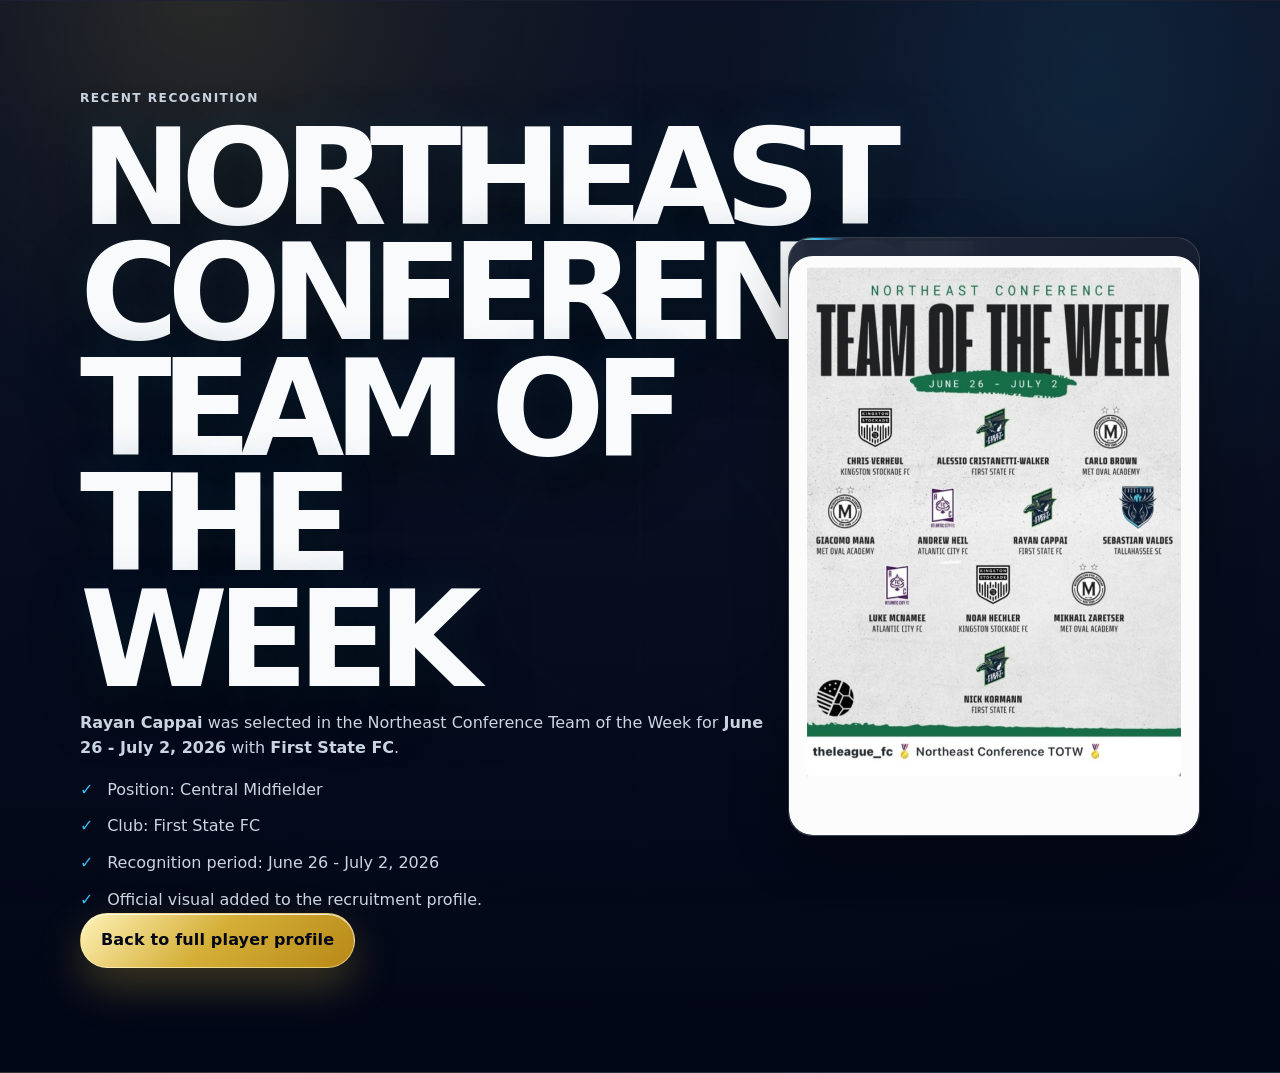
==== commit 54814ca2: "Use real image on Team of the Week page" ====
--- a/recognition-team-of-the-week.html
+++ b/recognition-team-of-the-week.html
@@ -18,23 +18,12 @@
             <li>Position: Central Midfielder</li>
             <li>Club: First State FC</li>
             <li>Recognition period: June 26 - July 2, 2026</li>
+            <li>Official visual added to the recruitment profile.</li>
           </ul>
           <p><a class="btn btn-primary" href="./">Back to full player profile</a></p>
         </div>
         <article class="profile-card" style="overflow:hidden; padding:0;">
-          <svg viewBox="0 0 900 1050" role="img" aria-label="Rayan Cappai selected in Northeast Conference Team of the Week" style="display:block; width:100%; height:auto; border-radius:24px;">
-            <rect width="900" height="1050" rx="42" fill="#f7f4ec" />
-            <rect x="18" y="18" width="864" height="1014" rx="34" fill="none" stroke="#0d1b2a" stroke-width="18" />
-            <text x="450" y="105" text-anchor="middle" font-family="Arial, sans-serif" font-size="34" font-weight="800" letter-spacing="15" fill="#0c7a56">NORTHEAST CONFERENCE</text>
-            <text x="450" y="235" text-anchor="middle" font-family="Impact, Arial Black, sans-serif" font-size="98" font-weight="900" fill="#111827">TEAM OF THE WEEK</text>
-            <rect x="300" y="275" width="300" height="58" rx="29" fill="#087f5b" />
-            <text x="450" y="314" text-anchor="middle" font-family="Arial, sans-serif" font-size="28" font-weight="900" letter-spacing="8" fill="#ffffff">JUNE 26 - JULY 2</text>
-            <circle cx="450" cy="515" r="112" fill="#0b7a54" opacity="0.12" />
-            <path d="M450 390 L520 450 L605 450 L545 518 L565 610 L450 560 L335 610 L355 518 L295 450 L380 450 Z" fill="#0b7a54" />
-            <text x="450" y="710" text-anchor="middle" font-family="Arial, sans-serif" font-size="54" font-weight="950" fill="#111827">RAYAN CAPPAI</text>
-            <text x="450" y="765" text-anchor="middle" font-family="Arial, sans-serif" font-size="35" font-weight="900" fill="#0d1b2a">FIRST STATE FC</text>
-            <text x="450" y="830" text-anchor="middle" font-family="Arial, sans-serif" font-size="30" font-weight="800" fill="#0c7a56">Central Midfielder</text>
-          </svg>
+          <img src="rayan-cappai-team-northeast-conference.jpg" alt="Northeast Conference Team of the Week official visual showing Rayan Cappai with First State FC" loading="eager" decoding="async" style="display:block; width:100%; height:auto; border-radius:24px;" />
         </article>
       </div>
     </section>
